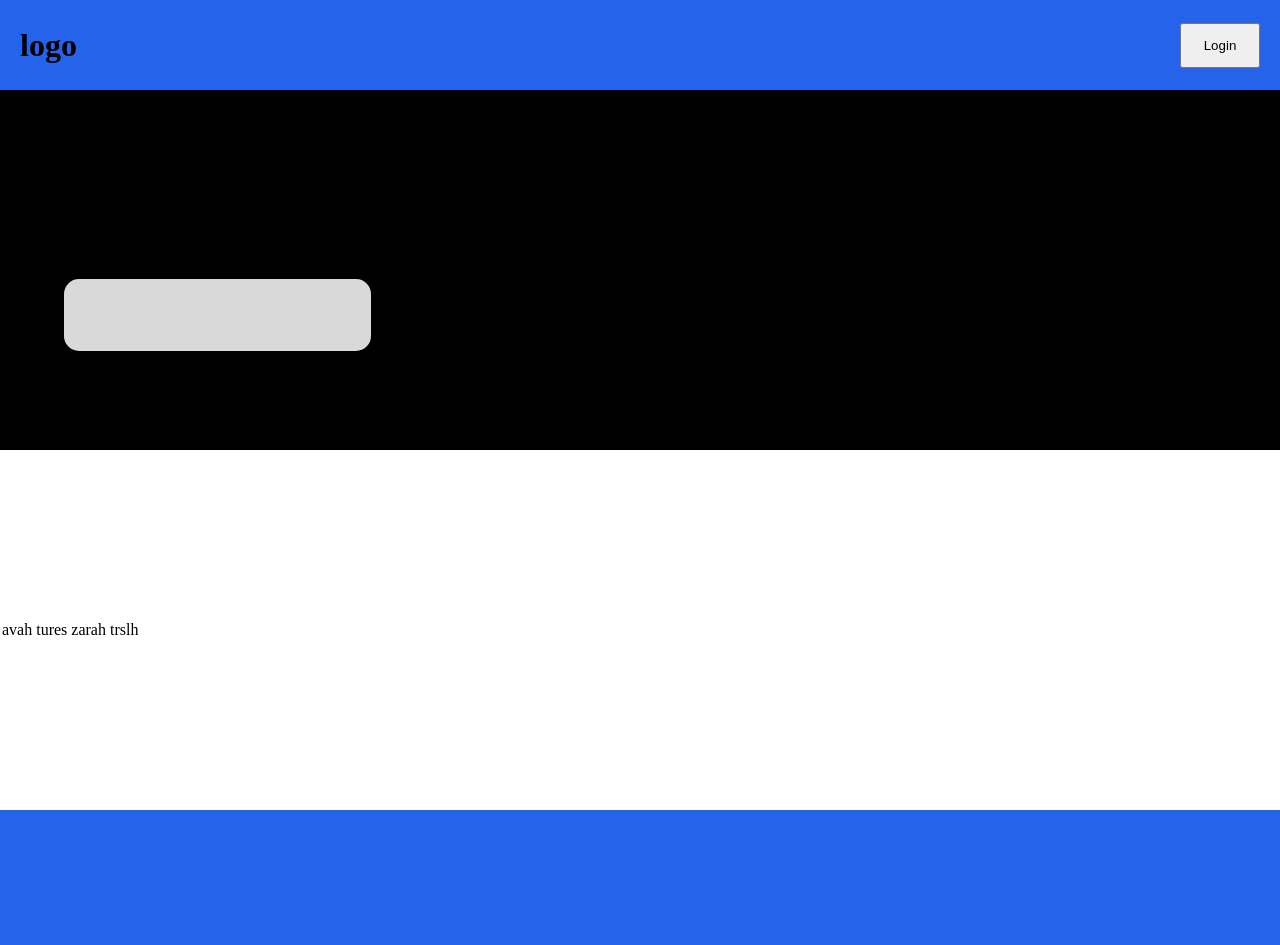
==== index.html @ 19a4fa75 "color changes" ====
<!DOCTYPE html>
<html lang="en">
<head>
  <meta charset="UTF-8">
  <meta name="viewport" content="width=device-width, initial-scale=1.0">
  <title>Үл хөдлөх</title>
  <link rel="stylesheet" href="style.css">
</head>
<body>
    <header>
      <h1>logo</h1>
      <button type="button" id="login-btn">Login</button>
    </header>
    <main>
      <nav>
        <div id="search-bar"></div>
      </nav>
      <option>
        <section>
          <div id="image"></div>
          <button type="button" id="option-btn"> avah </button>
      </section>
      <section>
        <div id="image"></div>
        <button type="button" id="option-btn"> tures </button>
      </section>
      <section>
        <div id="image"></div>
        <button type="button" id="option-btn"> zarah </button>
      </section>
      <section>
        <div id="image"></div>
        <button type="button" id="option-btn"> trslh </button>

      </section>
      </option>
    </main>
    <footer>

    </footer>
</body>
</html>
---- style.css ----
body{
  display: flex;
  flex-direction: column;
  background-color: #f9fafb;
  margin: 0;
  min-height: 100vh;
}
* {
  box-sizing: border-box;
}

header{
  height: 10vh;
  background-color: #2563eb;
  display: flex;
  justify-content: space-between;
  align-items: center;
  padding: 0 20px
}

#login-btn{
  height: clamp(30px, 5vh, 50px);
  width: clamp(80px, 5vw, 150px);
  cursor: pointer;
}

main{
  gap: 16px;
  background: white;
}

nav{
  background-color: black;
  height: 40vh;
  display: flex;
  align-items: center;
  justify-content: flex-start;
  padding-left: 5vw;
  padding-top: 10vh;
}
#search-bar{
  background-color: #d9d9d9;
  width: 24vw;
  height: 8vh;
  border-radius: 15px;
}
option{
  display: flex;
  flex-direction: row;
  justify-content: space-between;
  align-items: center;
  height: 40vh;
}
section{
  display: flex;
  flex-direction: column;
  align-items: center;
  justify-content: space-between;
  border-radius: 5px;
  height: 30vh;
  width: 20vw;
  background-color: #d9d9d9;
}
#image{
    border-radius: 50%;
    height: 12vh;
    width:  7vw;  
    background-color: black;
    margin-top: 15px;
}
#option-btn{
    width: 4vw;
    height: 5vh;
    margin-bottom: 2vh;
}

footer{
  height: 15vh;
  background-color: #2563eb;
}
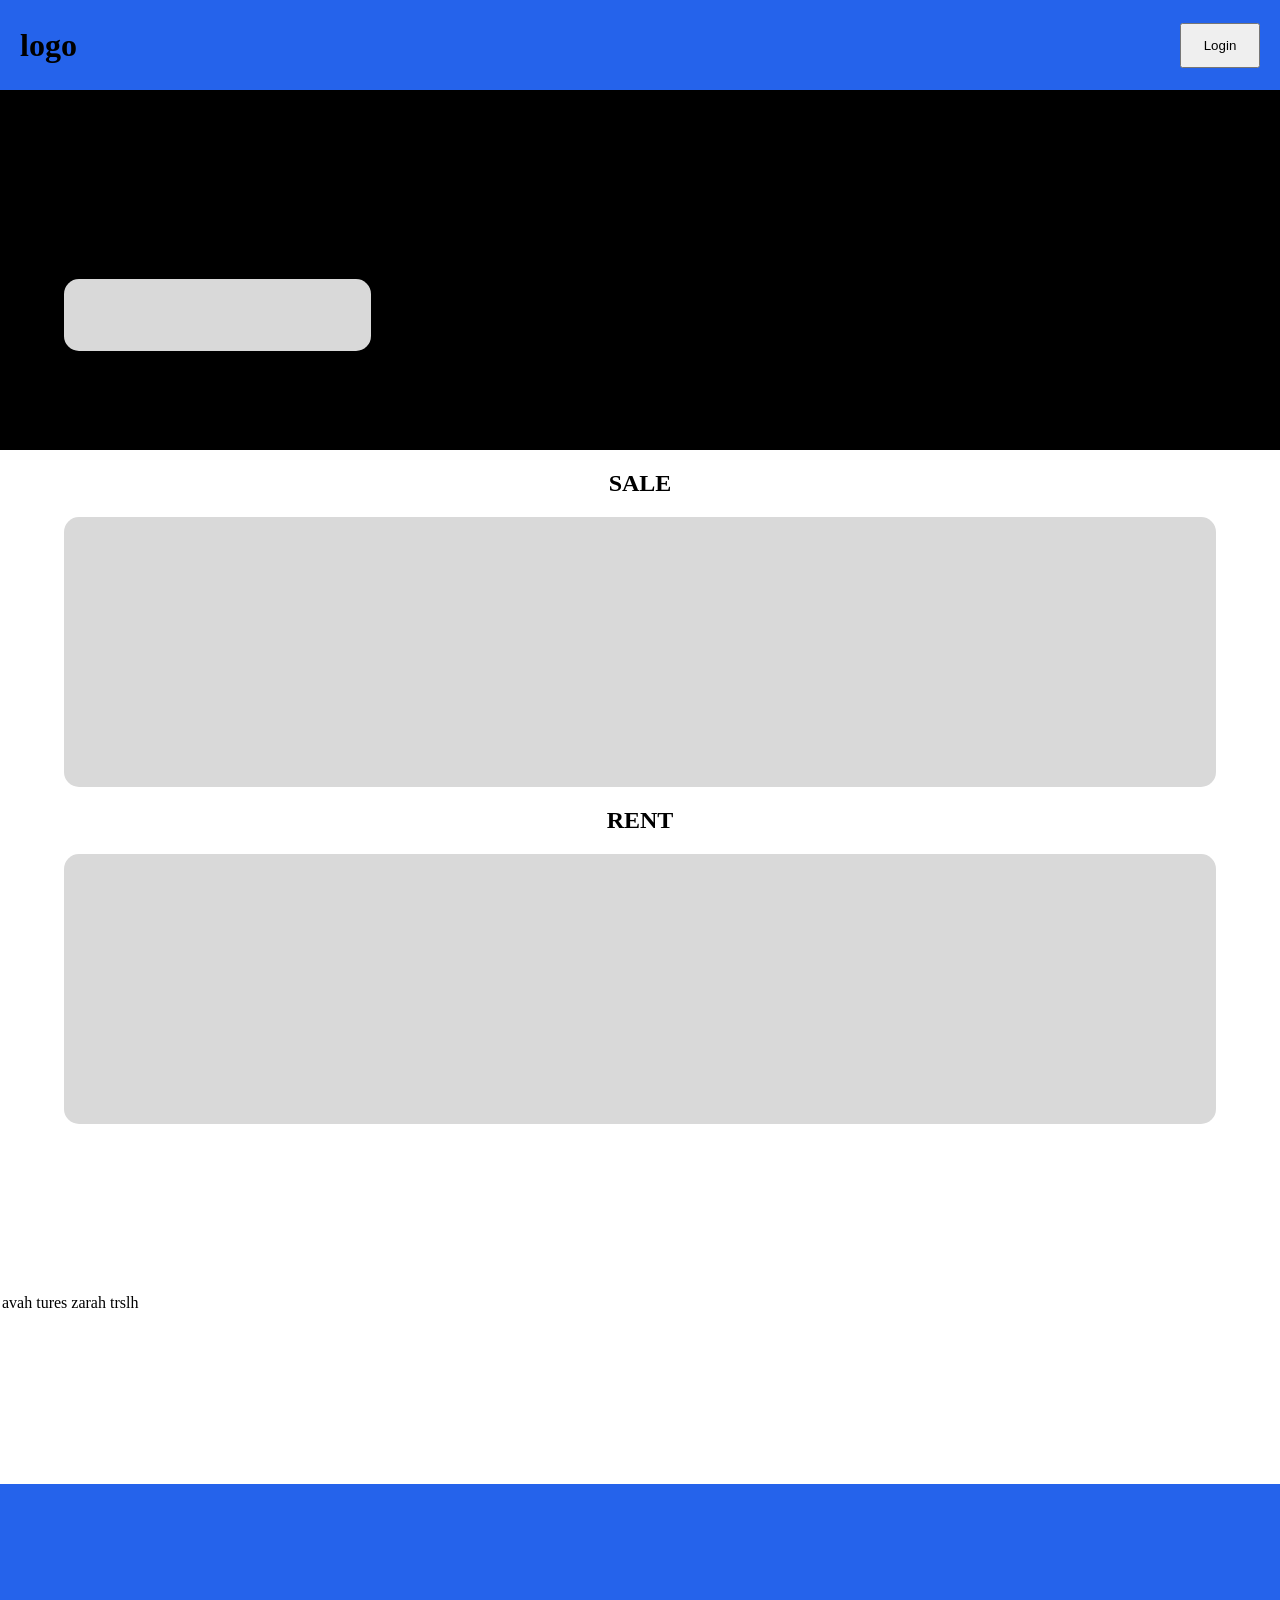
==== commit 4724556f: "rent,sale" ====
--- a/index.html
+++ b/index.html
@@ -15,6 +15,18 @@
       <nav>
         <div id="search-bar"></div>
       </nav>
+      <aside>
+        <h2>SALE</h2> 
+        <div id="saling">
+
+        </div>
+      <h2>
+        RENT
+      </h2>
+      <div id="renting">
+
+      </div>
+    </aside>
       <option>
         <section>
           <div id="image"></div>
--- a/style.css
+++ b/style.css
@@ -44,6 +44,20 @@
   height: 8vh;
   border-radius: 15px;
 }
+
+aside{
+  display: flex;
+  flex-direction: column;
+  align-items: center;
+}
+
+#renting, #saling{
+  background-color: #d9d9d9;
+  width: 90vw;
+  height: 30vh;
+  border-radius: 15px;
+}
+
 option{
   display: flex;
   flex-direction: row;
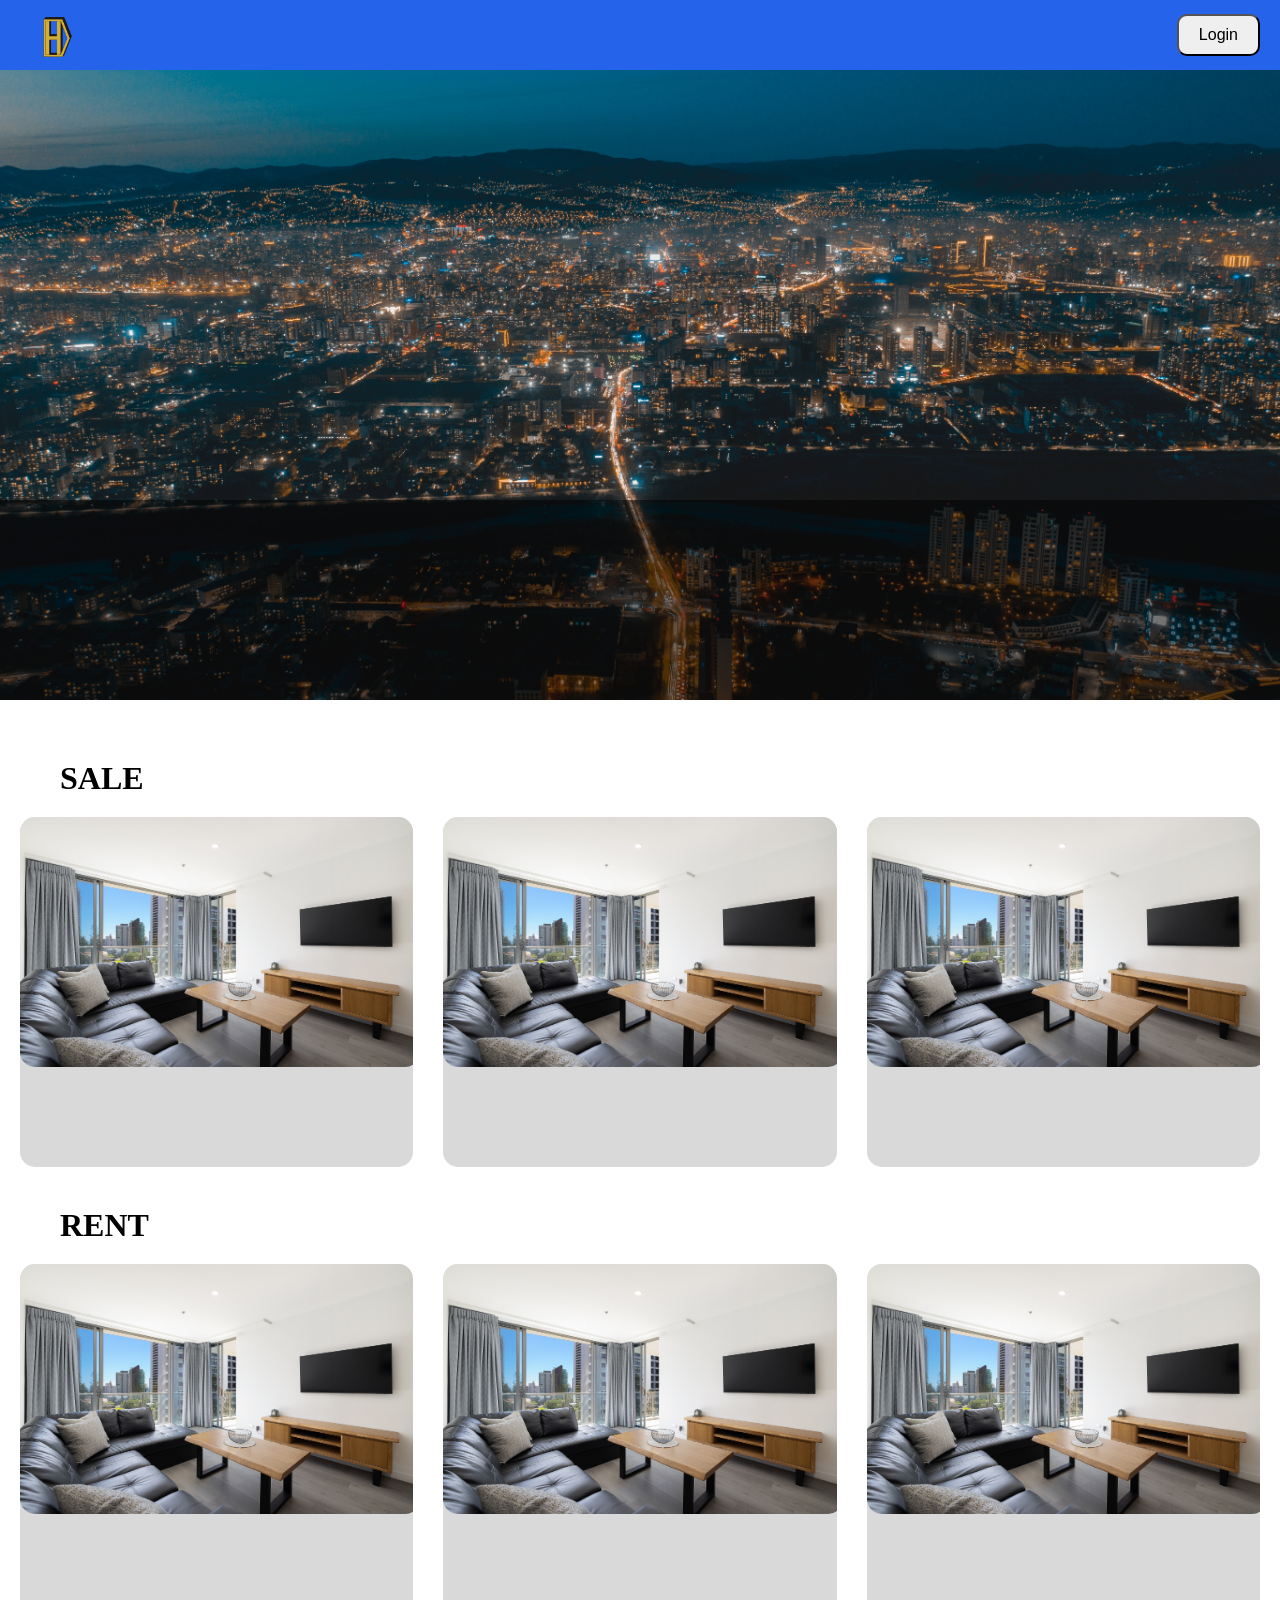
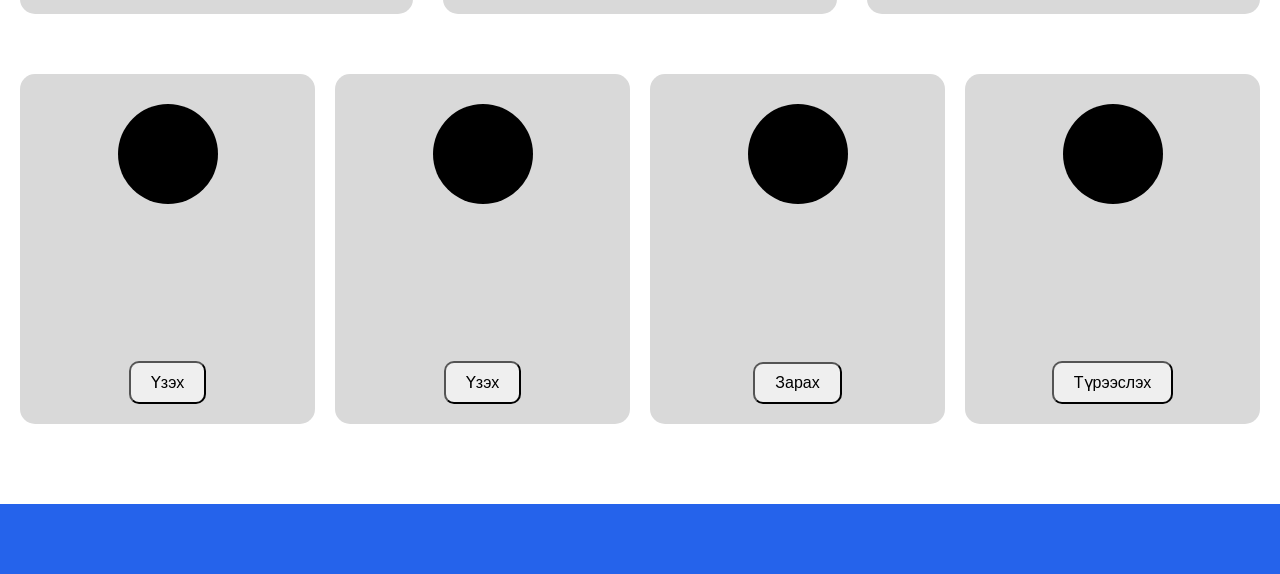
==== commit 67f31eea: "px" ====
--- a/index.html
+++ b/index.html
@@ -7,48 +7,47 @@
   <link rel="stylesheet" href="style.css">
 </head>
 <body>
-    <header>
-      <h1>logo</h1>
-      <button type="button" id="login-btn">Login</button>
-    </header>
-    <main>
-      <nav>
-        <div id="search-bar"></div>
-      </nav>
-      <aside>
-        <h2>SALE</h2> 
-        <div id="saling">
-
-        </div>
-      <h2>
-        RENT
-      </h2>
+  <header>
+    <img src="images/logo.png" alt="logo">
+    <button type="button" id="login-btn">Login</button>
+  </header>
+  <nav>
+    <div id="search-bar"></div>
+  </nav>
+  <main>
+    <aside>
+      <h2>SALE</h2>
+      <div id="selling">
+        <div class="ad"><img src="images/app image.jpg" alt="app_image"></div>
+        <div class="ad"><img src="images/app image.jpg" alt="app_image"></div>
+        <div class="ad"><img src="images/app image.jpg" alt="app_image"></div>
+      </div>
+      <h2>RENT</h2>
       <div id="renting">
-
+        <div class="ad"><img src="images/app image.jpg" alt="app_image"></div>
+        <div class="ad"><img src="images/app image.jpg" alt="app_image"></div>
+        <div class="ad"><img src="images/app image.jpg" alt="app_image"></div>
       </div>
     </aside>
-      <option>
-        <section>
-          <div id="image"></div>
-          <button type="button" id="option-btn"> avah </button>
+    <div id="options">
+      <section>
+        <div class="image"></div>
+        <button type="button" class="option-btn">Үзэх</button>
       </section>
       <section>
-        <div id="image"></div>
-        <button type="button" id="option-btn"> tures </button>
+        <div class="image"></div>
+        <button type="button" class="option-btn">Үзэх</button>
       </section>
       <section>
-        <div id="image"></div>
-        <button type="button" id="option-btn"> zarah </button>
+        <div class="image"></div>
+        <button type="button" class="option-btn">Зарах</button>
       </section>
       <section>
-        <div id="image"></div>
-        <button type="button" id="option-btn"> trslh </button>
-
+        <div class="image"></div>
+        <button type="button" class="option-btn">Түрээслэх</button>
       </section>
-      </option>
-    </main>
-    <footer>
-
-    </footer>
+    </div>
+  </main>
+  <footer></footer>
 </body>
 </html>
--- a/style.css
+++ b/style.css
@@ -1,94 +1,153 @@
-body{
+* {
+  box-sizing: border-box;
+  margin: 0;
+  padding: 0;
+}
+
+html {
+  font-size: 16px;
+}
+
+body {
   display: flex;
   flex-direction: column;
   background-color: #f9fafb;
-  margin: 0;
   min-height: 100vh;
 }
-* {
-  box-sizing: border-box;
-}
 
-header{
-  height: 10vh;
+/* HEADER */
+header {
+  height: 70px;
   background-color: #2563eb;
   display: flex;
   justify-content: space-between;
   align-items: center;
-  padding: 0 20px
+  padding: 0 20px;
 }
 
-#login-btn{
-  height: clamp(30px, 5vh, 50px);
-  width: clamp(80px, 5vw, 150px);
+header img {
+  width: 75px;
+  height: 75px;
+}
+
+#login-btn {
+  font-size: 1rem;
+  padding: 10px 20px;
+  border-radius: 10px;
   cursor: pointer;
 }
 
-main{
-  gap: 16px;
-  background: white;
+/* NAV */
+nav {
+  background-image: url("images/main\ image.jpg");
+  background-size: cover;
+  background-position: center;
+  background-repeat: no-repeat;
+  height: 70vh;
+  display: flex;
+  align-items: flex-end;
+  justify-content: center;
 }
 
-nav{
-  background-color: black;
-  height: 40vh;
-  display: flex;
-  align-items: center;
-  justify-content: flex-start;
-  padding-left: 5vw;
-  padding-top: 10vh;
-}
-#search-bar{
-  background-color: #d9d9d9;
-  width: 24vw;
-  height: 8vh;
-  border-radius: 15px;
+#search-bar {
+  width: 100%;
+  height: 200px;
+  background: rgba(0, 0, 0, 0.5);
 }
 
-aside{
+/* MAIN */
+main {
   display: flex;
   flex-direction: column;
   align-items: center;
+  width: 100%;
+  background: white;
+  padding: 40px 20px;
 }
 
-#renting, #saling{
-  background-color: #d9d9d9;
-  width: 90vw;
-  height: 30vh;
-  border-radius: 15px;
+h2 {
+  font-size: 2rem;
+  margin: 20px 0;
 }
 
-option{
+/* ASIDE */
+aside {
+  display: flex;
+  flex-direction: column;
+  align-items: center;
+  width: 100%;
+}
+
+aside h2{
+  align-self: flex-start;
+  margin-left: 40px;
+}
+
+#renting, #selling {
   display: flex;
   flex-direction: row;
-  justify-content: space-between;
+  justify-content: center;
+  gap: 30px;
+  width: 100%;
+  margin-bottom: 20px;
+}
+
+.ad {
+  background-color: #d9d9d9;
+  width: 400px;
+  height: 350px;
+  border-radius: 15px;
+  overflow: hidden;
+}
+
+.ad img {
+  width: 400px;
+  height: 250px;
+  border-radius: 15px;
+  object-fit: cover;
+  display: block;
+}
+
+/* OPTIONS */
+#options {
+  display: flex;
+  flex-direction: row;
+  justify-content: center;
   align-items: center;
-  height: 40vh;
+  gap: 20px;
+  width: 100%;
+  padding: 40px 0;
 }
-section{
+
+section {
   display: flex;
   flex-direction: column;
   align-items: center;
   justify-content: space-between;
-  border-radius: 5px;
-  height: 30vh;
-  width: 20vw;
+  border-radius: 15px;
+  height: 350px;
+  width: 300px;
   background-color: #d9d9d9;
-}
-#image{
-    border-radius: 50%;
-    height: 12vh;
-    width:  7vw;  
-    background-color: black;
-    margin-top: 15px;
-}
-#option-btn{
-    width: 4vw;
-    height: 5vh;
-    margin-bottom: 2vh;
+  padding: 30px 0 20px 0;
 }
 
-footer{
-  height: 15vh;
+.image {
+  border-radius: 50%;
+  height: 100px;
+  width: 100px;
+  background-color: black;
+}
+
+.option-btn {
+  font-size: 1rem;
+  padding: 10px 20px;
+  cursor: pointer;
+  border-radius: 10px;
+}
+
+/* FOOTER */
+footer {
+  height: 70px;
   background-color: #2563eb;
+  margin-top: auto;
 }
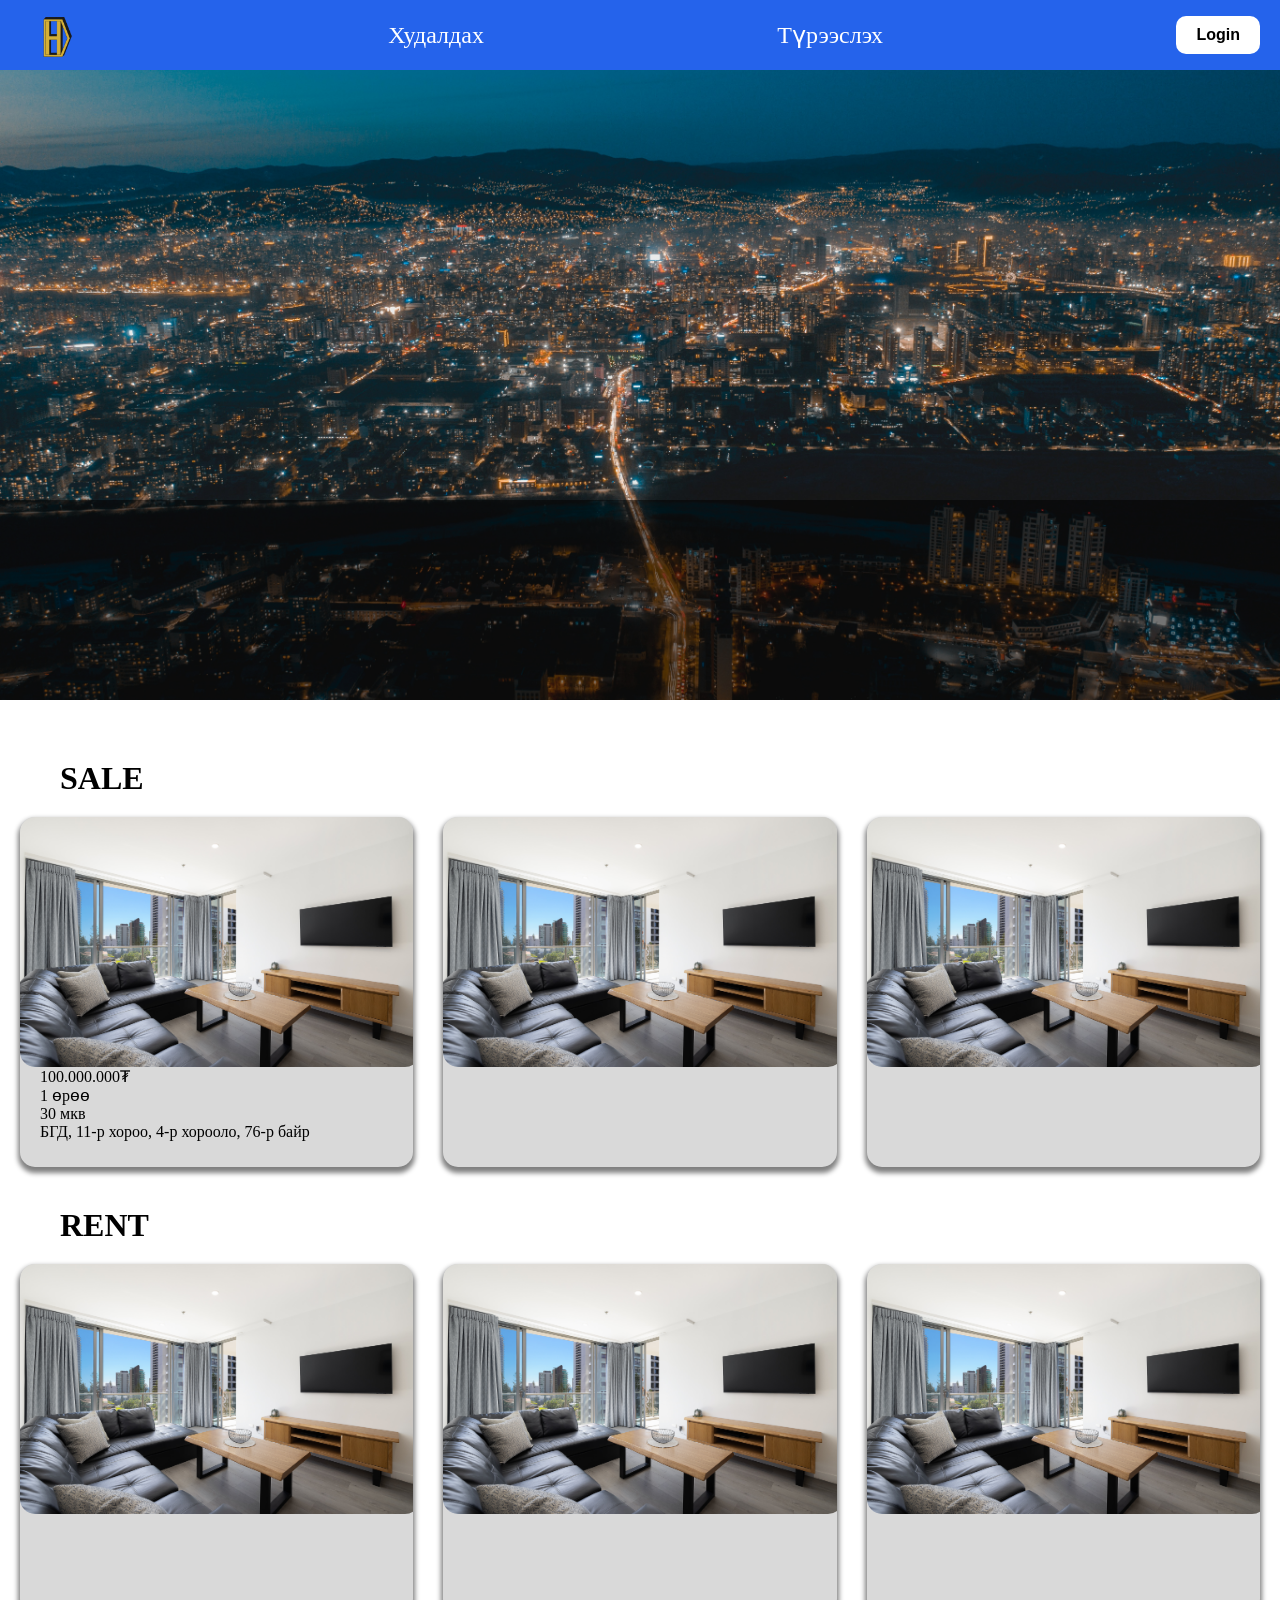
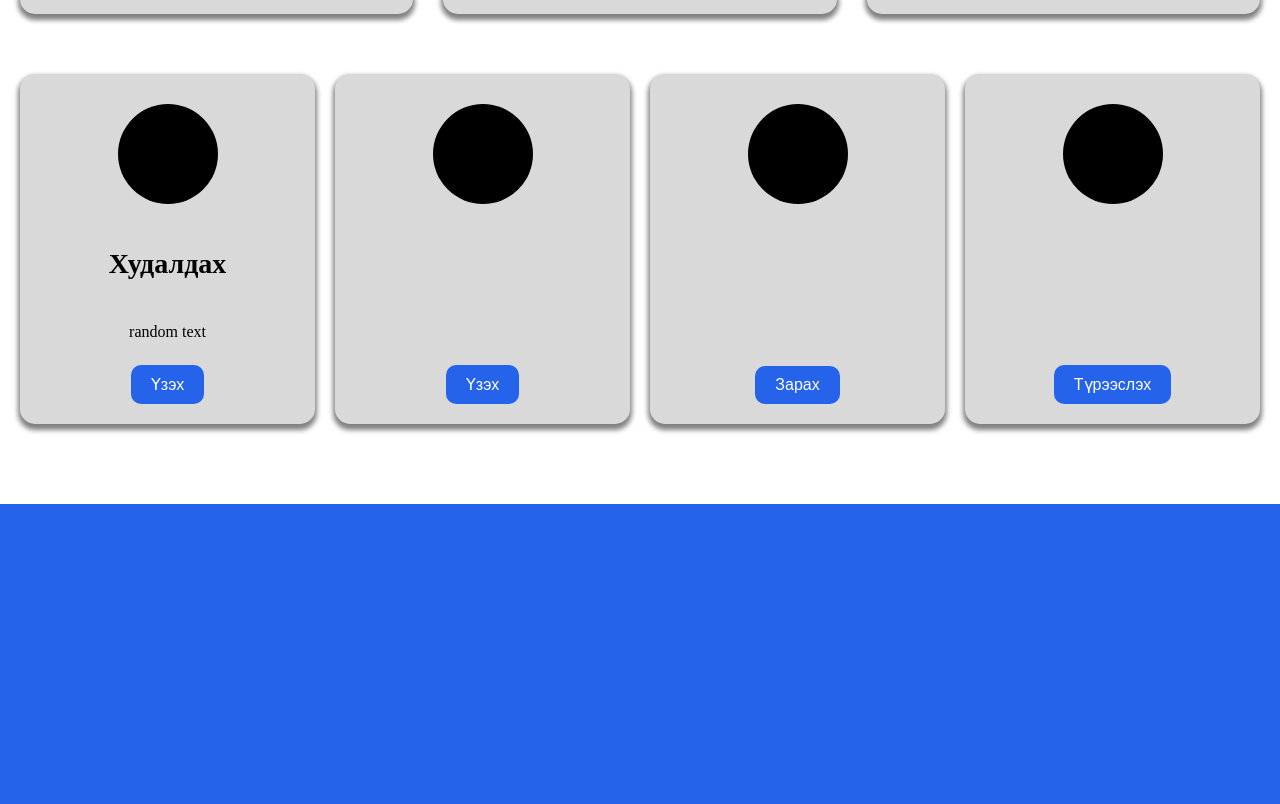
==== commit 78d38cc9: "shine" ====
--- a/index.html
+++ b/index.html
@@ -9,6 +9,8 @@
 <body>
   <header>
     <img src="images/logo.png" alt="logo">
+    <a href="">Худалдах</a>
+    <a href="">Түрээслэх</a>
     <button type="button" id="login-btn">Login</button>
   </header>
   <nav>
@@ -18,7 +20,14 @@
     <aside>
       <h2>SALE</h2>
       <div id="selling">
-        <div class="ad"><img src="images/app image.jpg" alt="app_image"></div>
+        <div class="ad"><img src="images/app image.jpg" alt="app_image">
+          <div class="info">
+            <p class="price">100.000.000₮</p>
+            <p>1 өрөө</p>
+            <p>30 мкв</p>
+            <p>БГД, 11-р хороо, 4-р хорооло, 76-р байр</p>
+          </div>
+        </div>
         <div class="ad"><img src="images/app image.jpg" alt="app_image"></div>
         <div class="ad"><img src="images/app image.jpg" alt="app_image"></div>
       </div>
@@ -32,6 +41,8 @@
     <div id="options">
       <section>
         <div class="image"></div>
+        <h2>Худалдах</h2>
+        <h3>random text</h3>
         <button type="button" class="option-btn">Үзэх</button>
       </section>
       <section>
--- a/style.css
+++ b/style.css
@@ -25,9 +25,18 @@
   padding: 0 20px;
 }
 
+header a{
+  color: white;
+  text-decoration: none;
+  font-size: 1.5rem;
+}
 header img {
   width: 75px;
   height: 75px;
+}
+
+#header_ad{
+  font-size: 2rem;
 }
 
 #login-btn {
@@ -35,6 +44,9 @@
   padding: 10px 20px;
   border-radius: 10px;
   cursor: pointer;
+  background-color: white;
+  font-weight: bold;
+  border: none;
 }
 
 /* NAV */
@@ -98,6 +110,7 @@
   height: 350px;
   border-radius: 15px;
   overflow: hidden;
+  box-shadow: 0px 4px 5px 2px gray;
 }
 
 .ad img {
@@ -106,6 +119,15 @@
   border-radius: 15px;
   object-fit: cover;
   display: block;
+}
+
+.info{
+  display: grid;
+  padding: 0 20px;
+}
+#price{
+  font-size: 2rem;
+  font-weight: bolder;
 }
 
 /* OPTIONS */
@@ -129,6 +151,15 @@
   width: 300px;
   background-color: #d9d9d9;
   padding: 30px 0 20px 0;
+  box-shadow: 0px 4px 5px 2px gray;
+}
+section h2{
+  font-size: 1.75rem;
+  font-weight: bold;
+}
+section h3{
+  font-size: 1rem;
+  font-weight: 100;
 }
 
 .image {
@@ -143,11 +174,14 @@
   padding: 10px 20px;
   cursor: pointer;
   border-radius: 10px;
+  background-color: #2563eb;
+  color: white;
+  border: none;
 }
 
 /* FOOTER */
 footer {
-  height: 70px;
+  height: 300px;
   background-color: #2563eb;
   margin-top: auto;
 }
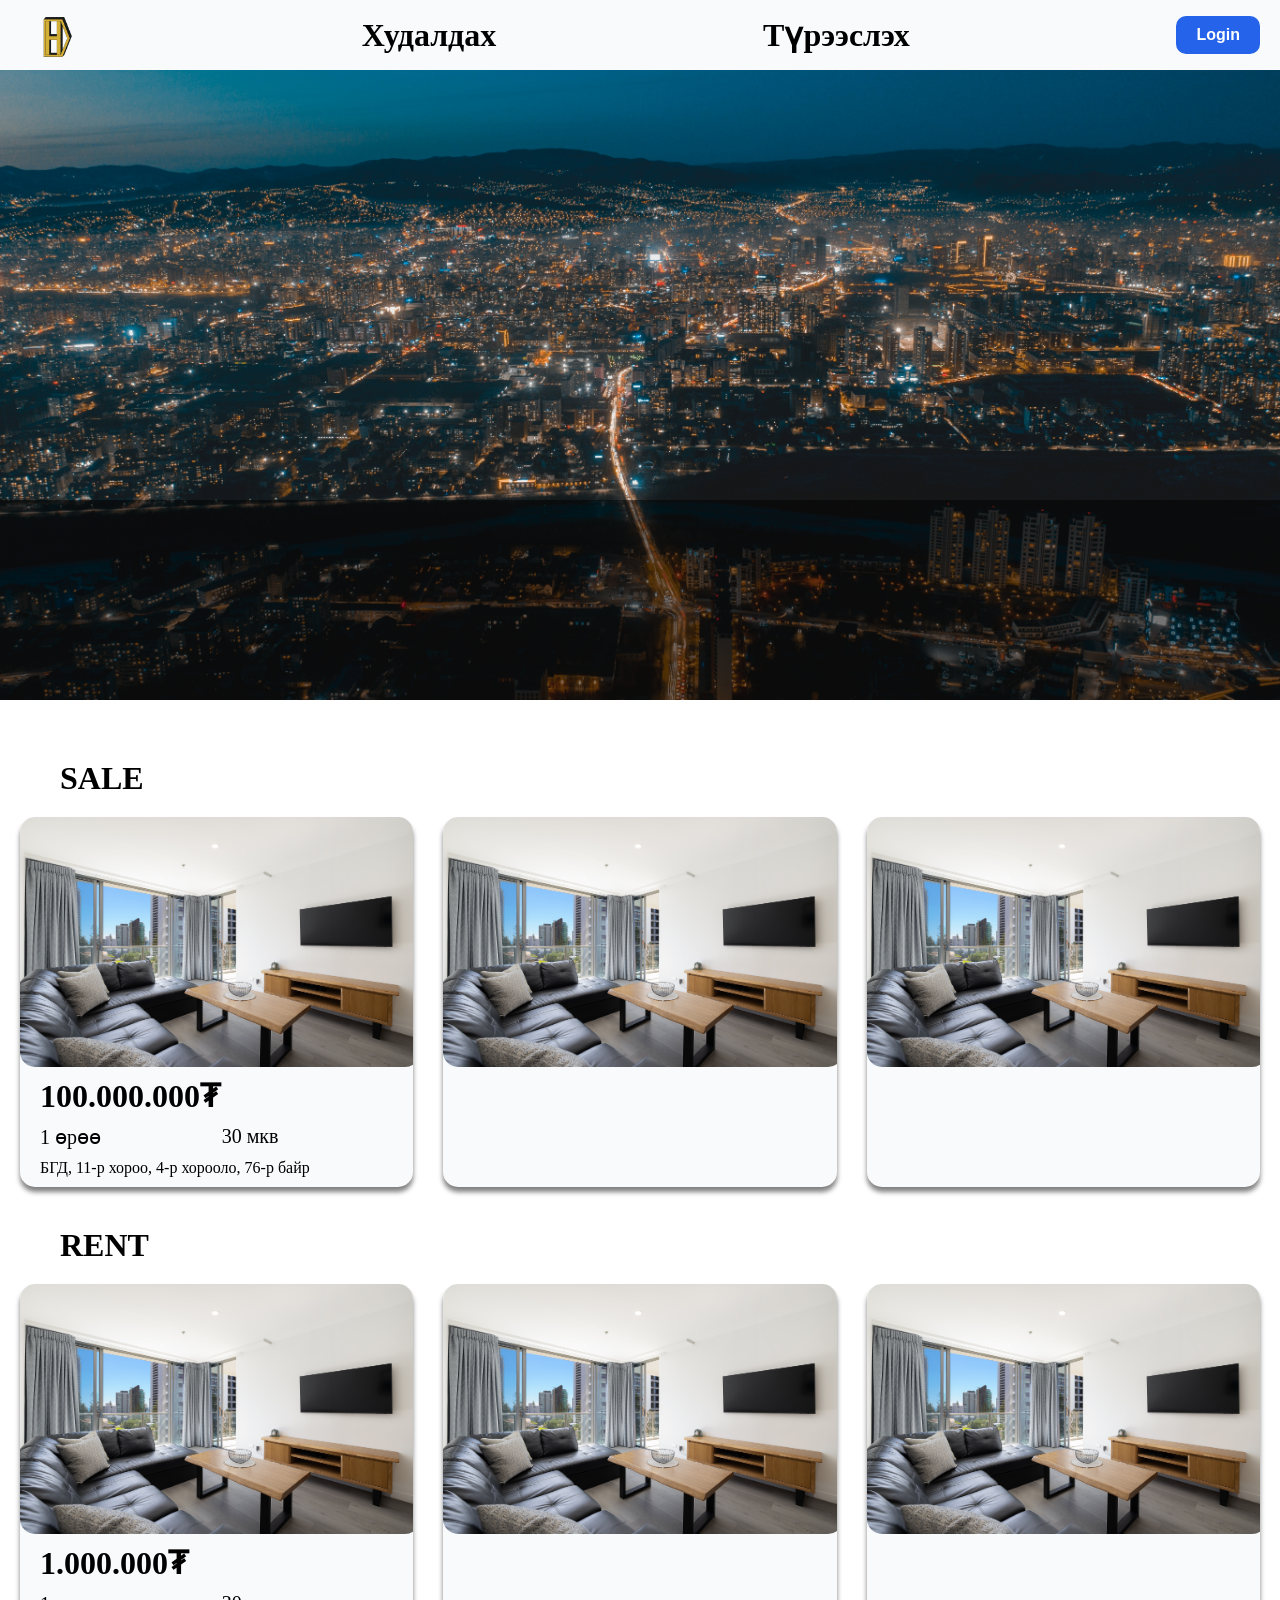
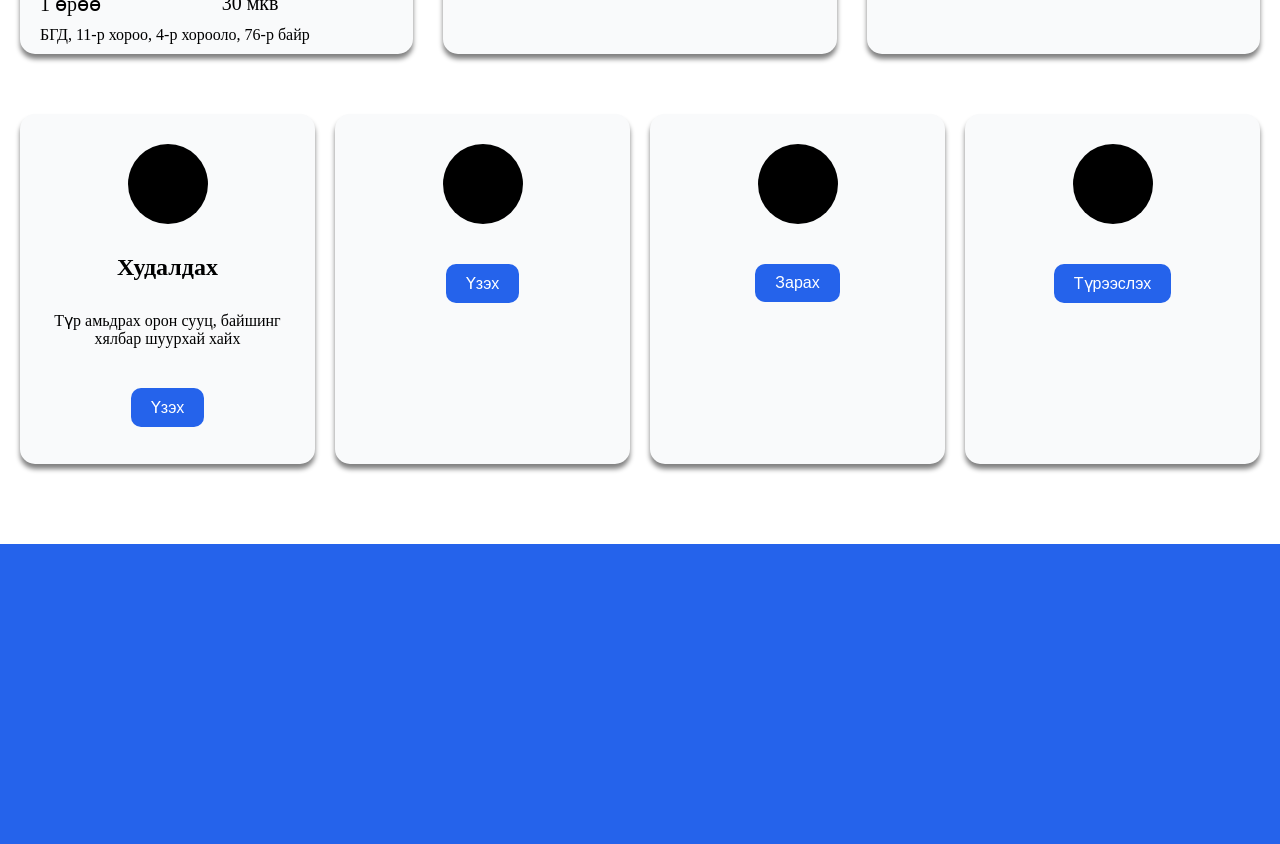
==== commit b09570f1: "landing fix" ====
--- a/index.html
+++ b/index.html
@@ -23,9 +23,9 @@
         <div class="ad"><img src="images/app image.jpg" alt="app_image">
           <div class="info">
             <p class="price">100.000.000₮</p>
-            <p>1 өрөө</p>
-            <p>30 мкв</p>
-            <p>БГД, 11-р хороо, 4-р хорооло, 76-р байр</p>
+            <p class="room">1 өрөө</p>
+            <p class="area">30 мкв</p>
+            <p class="address">БГД, 11-р хороо, 4-р хорооло, 76-р байр</p>
           </div>
         </div>
         <div class="ad"><img src="images/app image.jpg" alt="app_image"></div>
@@ -33,7 +33,14 @@
       </div>
       <h2>RENT</h2>
       <div id="renting">
-        <div class="ad"><img src="images/app image.jpg" alt="app_image"></div>
+        <div class="ad"><img src="images/app image.jpg" alt="app_image">
+          <div class="info">
+            <p class="price">1.000.000₮</p>
+            <p class="room">1 өрөө</p>
+            <p class="area">30 мкв</p>
+            <p class="address">БГД, 11-р хороо, 4-р хорооло, 76-р байр</p>
+          </div>
+        </div>
         <div class="ad"><img src="images/app image.jpg" alt="app_image"></div>
         <div class="ad"><img src="images/app image.jpg" alt="app_image"></div>
       </div>
@@ -42,7 +49,7 @@
       <section>
         <div class="image"></div>
         <h2>Худалдах</h2>
-        <h3>random text</h3>
+        <h3>Түр амьдрах орон сууц, байшинг хялбар шуурхай хайх</h3>
         <button type="button" class="option-btn">Үзэх</button>
       </section>
       <section>
--- a/style.css
+++ b/style.css
@@ -18,7 +18,7 @@
 /* HEADER */
 header {
   height: 70px;
-  background-color: #2563eb;
+  background-color: #f9fafb;
   display: flex;
   justify-content: space-between;
   align-items: center;
@@ -26,9 +26,10 @@
 }
 
 header a{
-  color: white;
+  color: black;
   text-decoration: none;
-  font-size: 1.5rem;
+  font-size: 2rem;
+  font-weight: bold;
 }
 header img {
   width: 75px;
@@ -44,7 +45,8 @@
   padding: 10px 20px;
   border-radius: 10px;
   cursor: pointer;
-  background-color: white;
+  background-color: #2563eb;
+  color: white;
   font-weight: bold;
   border: none;
 }
@@ -105,12 +107,12 @@
 }
 
 .ad {
-  background-color: #d9d9d9;
+  background-color: #f9fafb;
   width: 400px;
-  height: 350px;
+  height: auto;
   border-radius: 15px;
   overflow: hidden;
-  box-shadow: 0px 4px 5px 2px gray;
+  box-shadow: 0px 5px 5px 0px gray;
 }
 
 .ad img {
@@ -123,11 +125,20 @@
 
 .info{
   display: grid;
-  padding: 0 20px;
-}
-#price{
+  grid-template-columns: 1fr 1fr;
+  gap: 10px;
+  padding: 10px 20px;
+}
+.price{
+  grid-column: span 2;
   font-size: 2rem;
   font-weight: bolder;
+}
+.address{
+  grid-column: span 2;
+}
+.room, .area{
+  font-size: 1.25rem;
 }
 
 /* OPTIONS */
@@ -145,32 +156,35 @@
   display: flex;
   flex-direction: column;
   align-items: center;
-  justify-content: space-between;
+  gap: 10px;
   border-radius: 15px;
   height: 350px;
   width: 300px;
-  background-color: #d9d9d9;
-  padding: 30px 0 20px 0;
-  box-shadow: 0px 4px 5px 2px gray;
+  background-color: #f9fafb;
+  padding: 30px 20px;
+  box-shadow: 0px 5px 5px 0px gray;
 }
 section h2{
-  font-size: 1.75rem;
+  font-size: 1.5rem;
   font-weight: bold;
+  text-align: center;
 }
 section h3{
   font-size: 1rem;
   font-weight: 100;
+  text-align: center;
 }
 
 .image {
   border-radius: 50%;
-  height: 100px;
-  width: 100px;
+  height: 80px;
+  width: 80px;
   background-color: black;
 }
 
 .option-btn {
   font-size: 1rem;
+  margin-top: 30px;
   padding: 10px 20px;
   cursor: pointer;
   border-radius: 10px;
